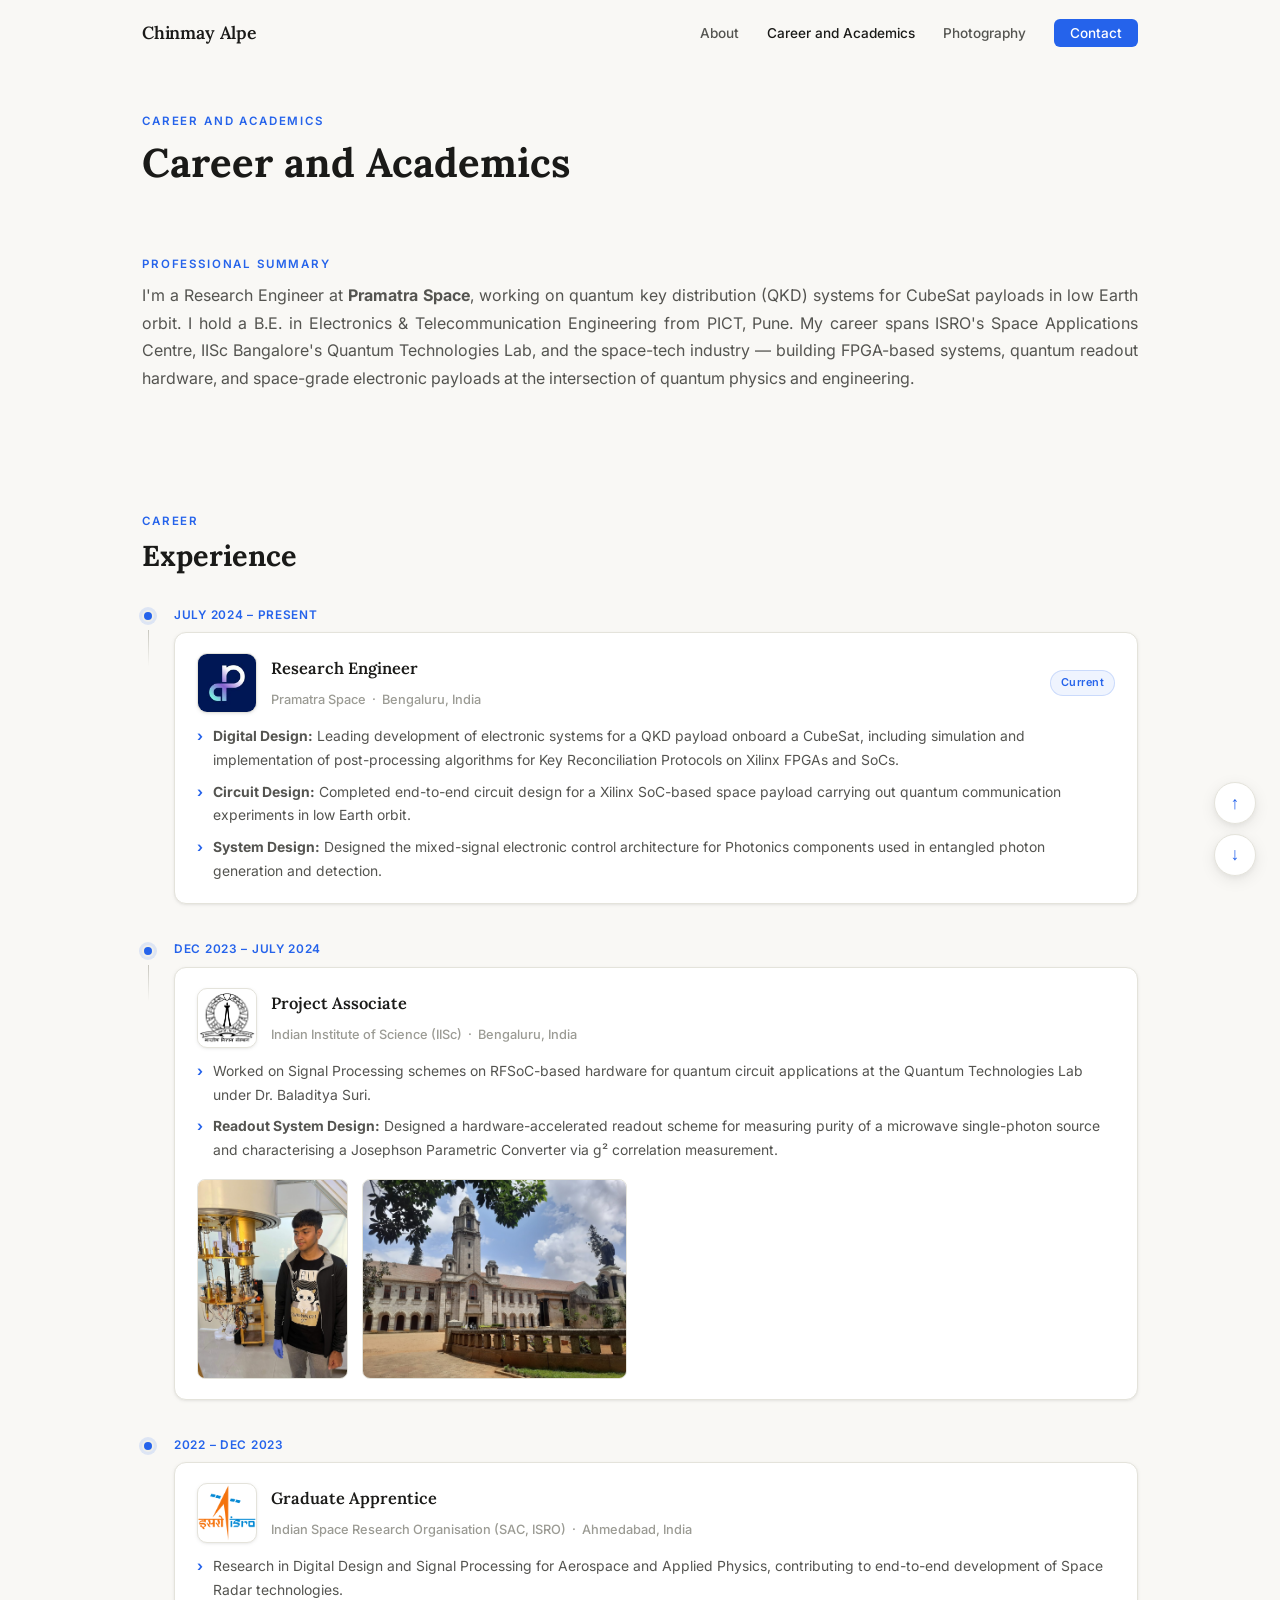
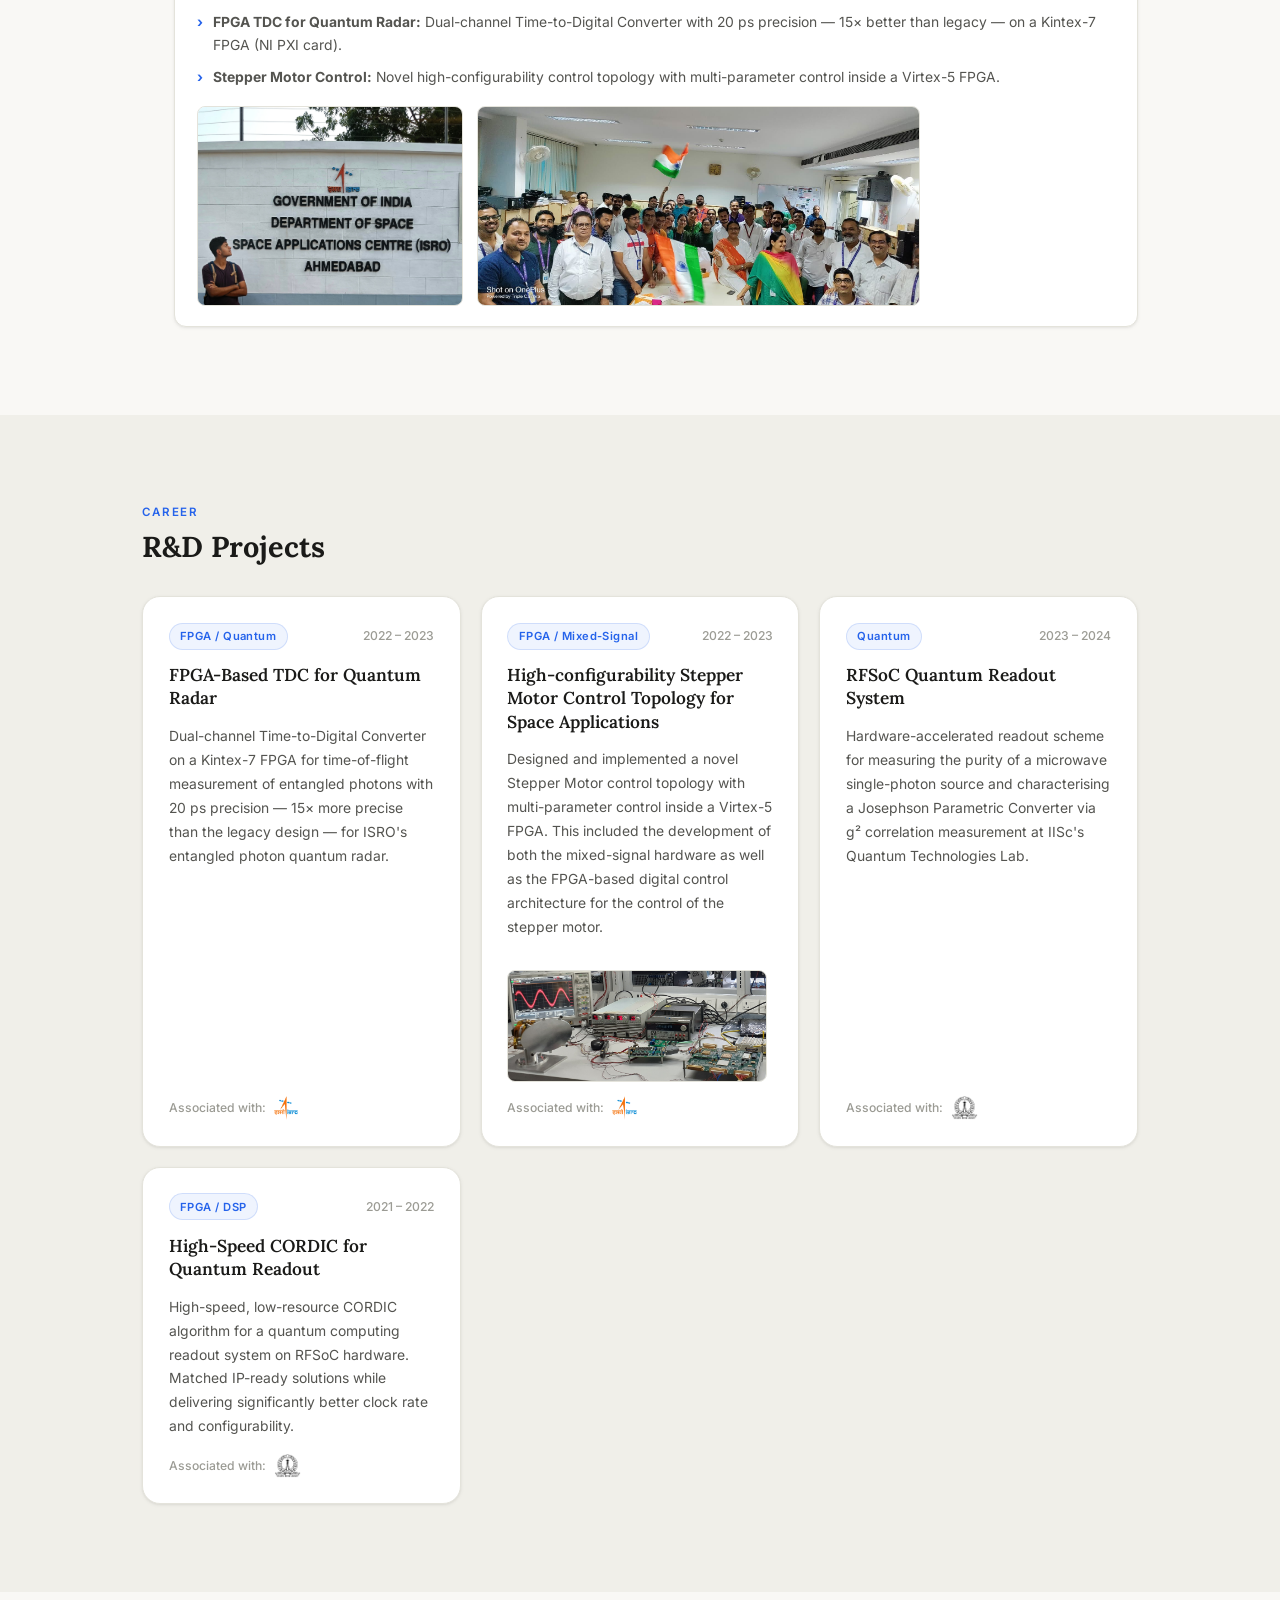
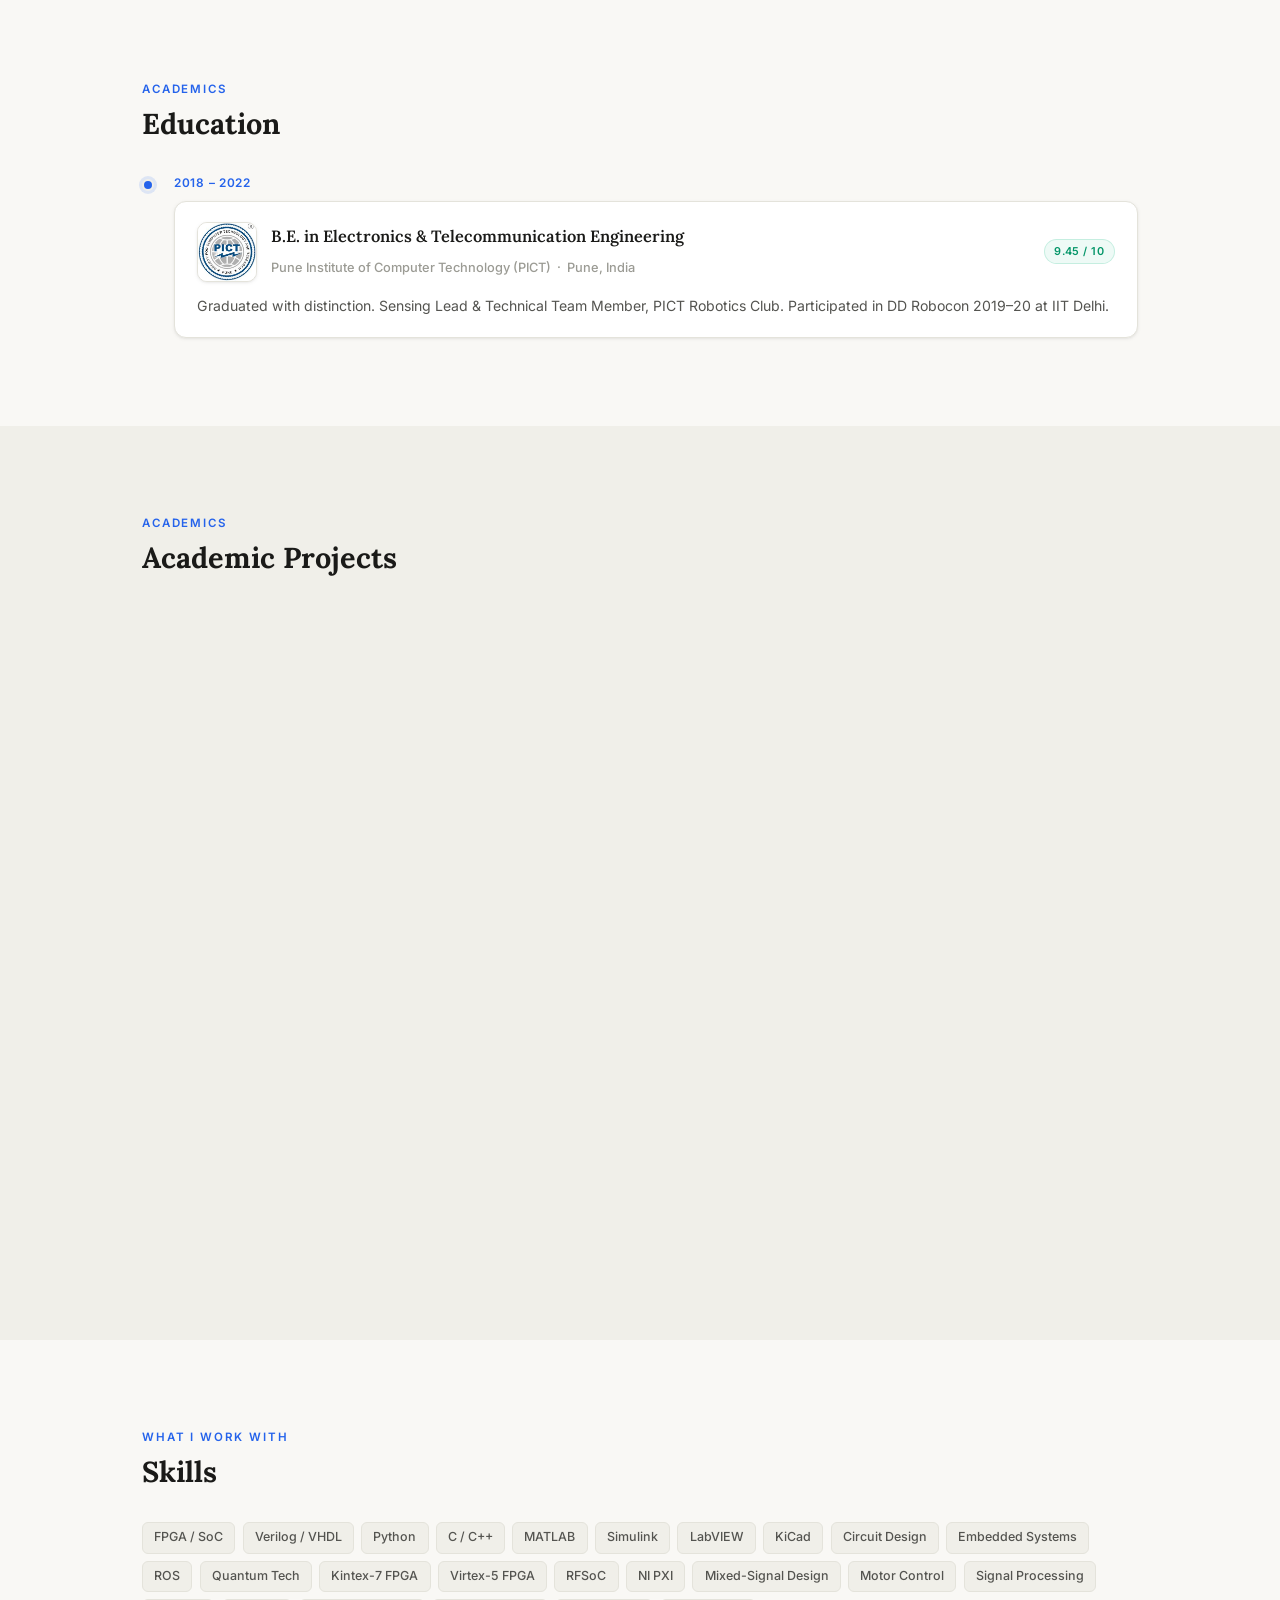
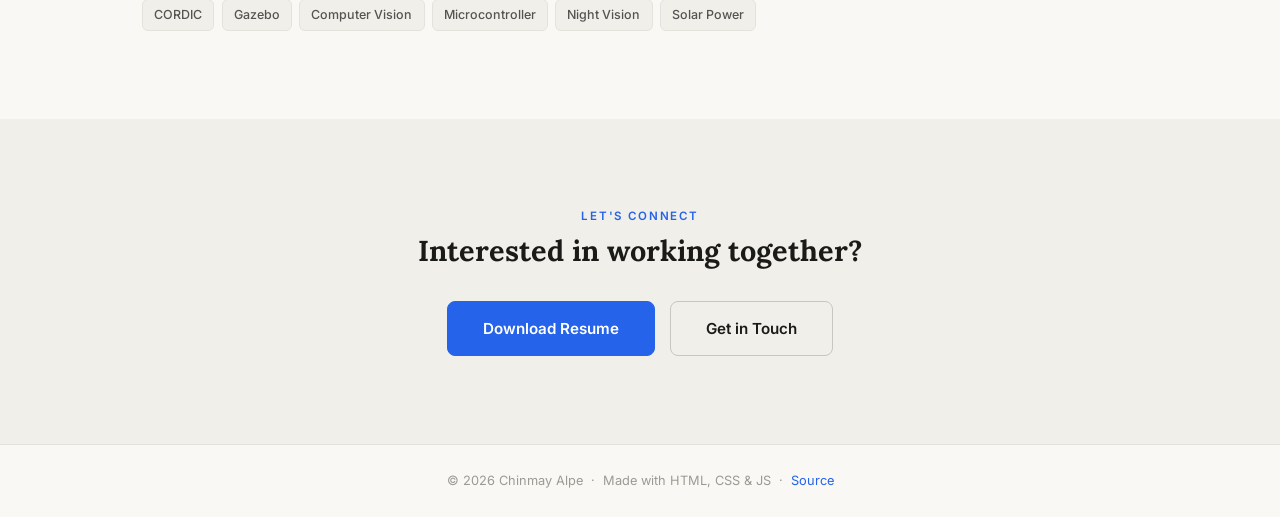
==== career.html @ ab389c18 "Rename work.html to career.html, retitle to Career and Academics Co-Authored-By: Claude Sonnet 5 <no" ====
<!DOCTYPE html>
<html lang="en">
<head>
  <meta charset="UTF-8" />
  <meta name="viewport" content="width=device-width, initial-scale=1.0" />
  <meta name="description" content="Career and Academics — Chinmay Alpe" />
  <title>Career and Academics — Chinmay Alpe</title>
  <link rel="preconnect" href="https://fonts.googleapis.com" />
  <link rel="preconnect" href="https://fonts.gstatic.com" crossorigin />
  <link href="https://fonts.googleapis.com/css2?family=Lora:ital,wght@0,400;0,500;0,600;0,700;1,400;1,500&family=Inter:wght@300;400;500;600&display=swap" rel="stylesheet" />
  <link rel="stylesheet" href="styles.css" />
</head>
<body>

  <!-- NAV -->
  <nav class="nav" id="nav">
    <div class="nav-container">
      <a href="index.html" class="nav-logo">Chinmay Alpe</a>
      <ul class="nav-links" id="navLinks">
        <li><a href="index.html#about">About</a></li>
        <li><a href="career.html" class="active">Career and Academics</a></li>
        <li><a href="photography.html">Photography</a></li>
        <li><a href="contact.html" class="nav-cta">Contact</a></li>
      </ul>
      <button class="nav-toggle" id="navToggle" aria-label="Toggle navigation">
        <span></span>
        <span></span>
        <span></span>
      </button>
    </div>
  </nav>

  <!-- PAGE HEADER -->
  <section class="page-header">
    <div class="container">
      <div class="section-label">Career and Academics</div>
      <h1 class="section-title">Career and Academics</h1>
    </div>
  </section>

  <!-- PROFESSIONAL SUMMARY -->
  <section id="summary" class="section section-first section-slim">
    <div class="container">
      <div class="section-label">Professional Summary</div>
      <div class="about-text">
        <p>I'm a Research Engineer at <strong>Pramatra Space</strong>, working on quantum key distribution (QKD) systems for CubeSat payloads in low Earth orbit. I hold a B.E. in Electronics &amp; Telecommunication Engineering from PICT, Pune.
        My career spans ISRO's Space Applications Centre, IISc Bangalore's Quantum Technologies Lab, and the space-tech industry — building FPGA-based systems, quantum readout hardware, and space-grade electronic payloads at the intersection of quantum physics and engineering.</p>
      </div>
    </div>
  </section>

  <!-- EXPERIENCE -->
  <section id="experience" class="section">
    <div class="container">
      <div class="section-label">Career</div>
      <h2 class="subsection-title">Experience</h2>
      <div class="timeline">

        <div class="timeline-item reveal">
          <div class="timeline-marker">
            <span class="timeline-dot"></span>
            <span class="timeline-line"></span>
          </div>
          <div class="timeline-body">
            <div class="timeline-year">July 2024 – Present</div>
            <div class="timeline-card">
              <div class="exp-header">
                <img src="assets/logos/pramatra.jpg" alt="Pramatra Space" class="exp-logo" />
                <div>
                  <h3>Research Engineer</h3>
                  <span class="exp-org">Pramatra Space &nbsp;·&nbsp; Bengaluru, India</span>
                </div>
                <span class="exp-badge">Current</span>
              </div>
              <ul class="exp-list">
                <li><strong>Digital Design:</strong> Leading development of electronic systems for a QKD payload onboard a CubeSat, including simulation and implementation of post-processing algorithms for Key Reconciliation Protocols on Xilinx FPGAs and SoCs.</li>
                <li><strong>Circuit Design:</strong> Completed end-to-end circuit design for a Xilinx SoC-based space payload carrying out quantum communication experiments in low Earth orbit.</li>
                <li><strong>System Design:</strong> Designed the mixed-signal electronic control architecture for Photonics components used in entangled photon generation and detection.</li>
              </ul>
            </div>
          </div>
        </div>

        <div class="timeline-item reveal">
          <div class="timeline-marker">
            <span class="timeline-dot"></span>
            <span class="timeline-line"></span>
          </div>
          <div class="timeline-body">
            <div class="timeline-year">Dec 2023 – July 2024</div>
            <div class="timeline-card">
              <div class="exp-header">
                <img src="assets/logos/iisc.png" alt="IISc Bangalore" class="exp-logo" />
                <div>
                  <h3>Project Associate</h3>
                  <span class="exp-org">Indian Institute of Science (IISc) &nbsp;·&nbsp; Bengaluru, India</span>
                </div>
              </div>
              <ul class="exp-list">
                <li>Worked on Signal Processing schemes on RFSoC-based hardware for quantum circuit applications at the Quantum Technologies Lab under Dr. Baladitya Suri.</li>
                <li><strong>Readout System Design:</strong> Designed a hardware-accelerated readout scheme for measuring purity of a microwave single-photon source and characterising a Josephson Parametric Converter via g² correlation measurement.</li>
              </ul>
              <div class="exp-photo-group">
                <div class="exp-photo">
                  <img src="assets/experience/photo-2.jpg" alt="Chinmay at the Quantum Technologies Lab, IISc" loading="lazy" />
                </div>
                <div class="exp-photo">
                  <img src="assets/experience/iisc-main-bldg.jpg" alt="IISc Bangalore main building" loading="lazy" />
                </div>
              </div>
            </div>
          </div>
        </div>

        <div class="timeline-item reveal">
          <div class="timeline-marker">
            <span class="timeline-dot"></span>
            <span class="timeline-line"></span>
          </div>
          <div class="timeline-body">
            <div class="timeline-year">2022 – Dec 2023</div>
            <div class="timeline-card">
              <div class="exp-header">
                <img src="assets/logos/isro.png" alt="ISRO" class="exp-logo" />
                <div>
                  <h3>Graduate Apprentice</h3>
                  <span class="exp-org">Indian Space Research Organisation (SAC, ISRO) &nbsp;·&nbsp; Ahmedabad, India</span>
                </div>
              </div>
              <ul class="exp-list">
                <li>Research in Digital Design and Signal Processing for Aerospace and Applied Physics, contributing to end-to-end development of Space Radar technologies.</li>
                <li><strong>FPGA TDC for Quantum Radar:</strong> Dual-channel Time-to-Digital Converter with 20 ps precision — 15× better than legacy — on a Kintex-7 FPGA (NI PXI card).</li>
                <li><strong>Stepper Motor Control:</strong> Novel high-configurability control topology with multi-parameter control inside a Virtex-5 FPGA.</li>
              </ul>
              <div class="exp-photo-group">
                <div class="exp-photo">
                  <img src="assets/experience/photo-4.jpg" alt="Chinmay at the Space Applications Centre (ISRO), Ahmedabad" loading="lazy" />
                </div>
                <div class="exp-photo">
                  <img src="assets/experience/cy3-isro-landing.jpg" alt="Celebrating the Chandrayaan-3 Moon landing at ISRO SAC" loading="lazy" />
                </div>
              </div>
            </div>
          </div>
        </div>

      </div>
    </div>
  </section>

  <!-- R&D PROJECTS -->
  <section id="rd-projects" class="section section-alt">
    <div class="container">
      <div class="section-label">Career</div>
      <h2 class="subsection-title">R&amp;D Projects</h2>
      <div class="projects-grid">

        <div class="project-card reveal">
          <div class="project-header">
            <span class="project-badge">FPGA / Quantum</span>
            <span class="project-year">2022 – 2023</span>
          </div>
          <h3 class="project-title">FPGA-Based TDC for Quantum Radar</h3>
          <p class="project-desc">Dual-channel Time-to-Digital Converter on a Kintex-7 FPGA for time-of-flight measurement of entangled photons with 20 ps precision — 15× more precise than the legacy design — for ISRO's entangled photon quantum radar.</p>
          <div class="project-assoc">
            <span class="project-assoc-label">Associated with:</span>
            <img src="assets/logos/isro.png" alt="ISRO" class="project-assoc-logo" />
          </div>
        </div>

        <div class="project-card reveal">
          <div class="project-header">
            <span class="project-badge">FPGA / Mixed-Signal</span>
            <span class="project-year">2022 – 2023</span>
          </div>
          <h3 class="project-title">High-configurability Stepper Motor Control Topology for Space Applications</h3>
          <p class="project-desc">Designed and implemented a novel Stepper Motor control topology with multi-parameter control inside a Virtex-5 FPGA. This included the development of both the mixed-signal hardware as well as the FPGA-based digital control architecture for the control of the stepper motor.</p>
          <div class="exp-photo">
            <img src="assets/projects/photo-chinmay-isro-setup.png" alt="FPGA stepper motor control test setup at ISRO SAC" loading="lazy" />
          </div>
          <div class="project-assoc">
            <span class="project-assoc-label">Associated with:</span>
            <img src="assets/logos/isro.png" alt="ISRO" class="project-assoc-logo" />
          </div>
        </div>

        <div class="project-card reveal">
          <div class="project-header">
            <span class="project-badge">Quantum</span>
            <span class="project-year">2023 – 2024</span>
          </div>
          <h3 class="project-title">RFSoC Quantum Readout System</h3>
          <p class="project-desc">Hardware-accelerated readout scheme for measuring the purity of a microwave single-photon source and characterising a Josephson Parametric Converter via g² correlation measurement at IISc's Quantum Technologies Lab.</p>
          <div class="project-assoc">
            <span class="project-assoc-label">Associated with:</span>
            <img src="assets/logos/iisc.png" alt="IISc Bangalore" class="project-assoc-logo" />
          </div>
        </div>

        <div class="project-card reveal">
          <div class="project-header">
            <span class="project-badge">FPGA / DSP</span>
            <span class="project-year">2021 – 2022</span>
          </div>
          <h3 class="project-title">High-Speed CORDIC for Quantum Readout</h3>
          <p class="project-desc">High-speed, low-resource CORDIC algorithm for a quantum computing readout system on RFSoC hardware. Matched IP-ready solutions while delivering significantly better clock rate and configurability.</p>
          <div class="project-assoc">
            <span class="project-assoc-label">Associated with:</span>
            <img src="assets/logos/iisc.png" alt="IISc Bangalore" class="project-assoc-logo" />
          </div>
        </div>

      </div>
    </div>
  </section>

  <!-- EDUCATION -->
  <section id="education" class="section">
    <div class="container">
      <div class="section-label">Academics</div>
      <h2 class="subsection-title">Education</h2>
      <div class="timeline">

        <div class="timeline-item reveal">
          <div class="timeline-marker">
            <span class="timeline-dot"></span>
            <span class="timeline-line"></span>
          </div>
          <div class="timeline-body">
            <div class="timeline-year">2018 – 2022</div>
            <div class="timeline-card">
              <div class="exp-header">
                <img src="assets/logos/pict.jpg" alt="PICT Pune" class="exp-logo" />
                <div>
                  <h3>B.E. in Electronics &amp; Telecommunication Engineering</h3>
                  <span class="exp-org">Pune Institute of Computer Technology (PICT) &nbsp;·&nbsp; Pune, India</span>
                </div>
                <span class="exp-badge exp-badge-edu">9.45 / 10</span>
              </div>
              <p class="exp-note">Graduated with distinction. Sensing Lead &amp; Technical Team Member, PICT Robotics Club. Participated in DD Robocon 2019–20 at IIT Delhi.</p>
            </div>
          </div>
        </div>

      </div>
    </div>
  </section>

  <!-- ACADEMIC PROJECTS -->
  <section id="academic-projects" class="section section-alt">
    <div class="container">
      <div class="section-label">Academics</div>
      <h2 class="subsection-title">Academic Projects</h2>
      <div class="projects-grid">

        <div class="project-card reveal">
          <div class="project-header">
            <span class="project-badge">Robotics</span>
            <span class="project-year">2021 – 2022</span>
          </div>
          <h3 class="project-title">Autonomous Greenhouse Agri-Robot</h3>
          <p class="project-desc">Autonomous navigation algorithms for an agricultural robot in a greenhouse, with a robotic arm for identifying and picking ripe tomatoes using Computer Vision. Simulated end-to-end in ROS and Gazebo.</p>
          <div class="exp-photo">
            <img src="assets/projects/eyantra-project.png" alt="Gazebo simulation of the greenhouse agri-robot picking a tomato" loading="lazy" />
          </div>
          <div class="project-assoc">
            <span class="project-assoc-label">Associated with:</span>
            <img src="assets/logos/eyantra.jpg" alt="e-Yantra" class="project-assoc-logo" />
          </div>
        </div>

        <div class="project-card reveal">
          <div class="project-header">
            <span class="project-badge">Embedded</span>
            <span class="project-year">2021 – 2022</span>
          </div>
          <h3 class="project-title">Solar-Powered Reconnaissance Robot</h3>
          <p class="project-desc">Solar-powered surveillance robot for extended monitoring of critical sites using Night Vision, stealthy operation, and a remote control station for real-time surveillance.</p>
          <div class="exp-photo">
            <img src="assets/projects/solar-robot.png" alt="Solar-powered reconnaissance robot" loading="lazy" />
          </div>
          <div class="project-assoc">
            <span class="project-assoc-label">Associated with:</span>
            <img src="assets/logos/pict.jpg" alt="PICT Pune" class="project-assoc-logo" />
          </div>
        </div>

      </div>
    </div>
  </section>

  <!-- SKILLS -->
  <section id="skills" class="section">
    <div class="container">
      <div class="section-label">What I Work With</div>
      <h2 class="subsection-title">Skills</h2>
      <div class="about-skills">
        <span class="skill-tag">FPGA / SoC</span>
        <span class="skill-tag">Verilog / VHDL</span>
        <span class="skill-tag">Python</span>
        <span class="skill-tag">C / C++</span>
        <span class="skill-tag">MATLAB</span>
        <span class="skill-tag">Simulink</span>
        <span class="skill-tag">LabVIEW</span>
        <span class="skill-tag">KiCad</span>
        <span class="skill-tag">Circuit Design</span>
        <span class="skill-tag">Embedded Systems</span>
        <span class="skill-tag">ROS</span>
        <span class="skill-tag">Quantum Tech</span>
        <span class="skill-tag">Kintex-7 FPGA</span>
        <span class="skill-tag">Virtex-5 FPGA</span>
        <span class="skill-tag">RFSoC</span>
        <span class="skill-tag">NI PXI</span>
        <span class="skill-tag">Mixed-Signal Design</span>
        <span class="skill-tag">Motor Control</span>
        <span class="skill-tag">Signal Processing</span>
        <span class="skill-tag">CORDIC</span>
        <span class="skill-tag">Gazebo</span>
        <span class="skill-tag">Computer Vision</span>
        <span class="skill-tag">Microcontroller</span>
        <span class="skill-tag">Night Vision</span>
        <span class="skill-tag">Solar Power</span>
      </div>
    </div>
  </section>

  <!-- CTA -->
  <section id="cta" class="section section-alt section-contact">
    <div class="container">
      <div class="section-label">Let's Connect</div>
      <h2 class="subsection-title">Interested in working together?</h2>
      <div class="work-cta">
        <a href="assets/Chinmay_Resume_2026.pdf" download class="btn btn-primary btn-large">Download Resume</a>
        <a href="contact.html" class="btn btn-outline btn-large">Get in Touch</a>
      </div>
    </div>
  </section>

  <!-- FOOTER -->
  <footer class="footer">
    <div class="container">
      <p>© 2026 Chinmay Alpe &nbsp;·&nbsp; Made with HTML, CSS &amp; JS &nbsp;·&nbsp; <a href="https://github.com/chinmayalpe/chinmayalpe.github.io" target="_blank" rel="noopener noreferrer">Source</a></p>
    </div>
  </footer>

  <script src="script.js"></script>
</body>
</html>
---- styles.css ----
/* ============================================================
   VARIABLES & RESET
   ============================================================ */
:root {
  --bg:           #F9F8F5;
  --bg-alt:       #F0EFE9;
  --surface:      #FFFFFF;
  --border:       #E4E3DB;
  --border-hover: #C8C7BF;

  --blue:         #2563EB;
  --blue-light:   #3B82F6;
  --blue-dim:     rgba(37, 99, 235, 0.07);
  --blue-glow:    rgba(37, 99, 235, 0.13);

  --text:         #1A1A18;
  --text-muted:   #545450;
  --text-faint:   #9B9B94;

  --shadow-sm:    0 1px 4px rgba(0,0,0,0.06), 0 1px 2px rgba(0,0,0,0.04);
  --shadow-md:    0 4px 16px rgba(0,0,0,0.08), 0 2px 6px rgba(0,0,0,0.05);
  --shadow-lg:    0 20px 48px rgba(0,0,0,0.10), 0 6px 16px rgba(0,0,0,0.06);

  --font-serif:   'Lora', Georgia, serif;
  --font-sans:    'Inter', system-ui, sans-serif;

  --radius:       12px;
  --radius-lg:    18px;
  --ease:         cubic-bezier(0.4, 0, 0.2, 1);
}

*, *::before, *::after { box-sizing: border-box; margin: 0; padding: 0; }

html { scroll-behavior: smooth; }

body {
  background: var(--bg);
  color: var(--text);
  font-family: var(--font-sans);
  line-height: 1.65;
  overflow-x: hidden;
  -webkit-font-smoothing: antialiased;
}

a { color: inherit; text-decoration: none; }
ul { list-style: none; }
img { max-width: 100%; display: block; }

/* ============================================================
   LAYOUT UTILITIES
   ============================================================ */
.container {
  max-width: 1060px;
  margin: 0 auto;
  padding: 0 2rem;
}

.section        { padding: 5.5rem 0; }
.section-alt    { background: var(--bg-alt); }
.section-contact{ text-align: center; }

.section-label {
  font-family: var(--font-sans);
  font-size: 0.72rem;
  font-weight: 600;
  letter-spacing: 0.16em;
  text-transform: uppercase;
  color: var(--blue);
  margin-bottom: 0.5rem;
}

.section-title {
  font-family: var(--font-serif);
  font-size: clamp(1.85rem, 3.5vw, 2.5rem);
  font-weight: 700;
  color: var(--text);
  line-height: 1.2;
  margin-bottom: 1.5rem;
}

.subsection-title {
  font-family: var(--font-serif);
  font-size: clamp(1.4rem, 2.5vw, 1.8rem);
  font-weight: 700;
  color: var(--text);
  line-height: 1.2;
  margin-bottom: 2rem;
}

/* ============================================================
   BUTTONS
   ============================================================ */
.btn {
  display: inline-flex;
  align-items: center;
  gap: 0.5rem;
  padding: 0.68rem 1.5rem;
  border-radius: 8px;
  font-family: var(--font-sans);
  font-weight: 600;
  font-size: 0.88rem;
  cursor: pointer;
  transition: all 0.22s var(--ease);
  border: 1.5px solid transparent;
  white-space: nowrap;
}

.btn-primary {
  background: var(--blue);
  color: #fff;
  border-color: var(--blue);
}
.btn-primary:hover {
  background: var(--blue-light);
  border-color: var(--blue-light);
  transform: translateY(-2px);
  box-shadow: 0 8px 24px rgba(37, 99, 235, 0.28);
}

.btn-outline {
  background: transparent;
  color: var(--text);
  border-color: var(--border-hover);
}
.btn-outline:hover {
  border-color: var(--blue);
  color: var(--blue);
  transform: translateY(-2px);
}

.btn-large { padding: 0.88rem 2.2rem; font-size: 0.95rem; }

.external-links {
  display: flex;
  flex-wrap: wrap;
  gap: 0.85rem;
}

/* ============================================================
   NAV
   ============================================================ */
.nav {
  position: fixed;
  inset: 0 0 auto;
  z-index: 900;
  padding: 1.1rem 0;
  transition: background 0.3s var(--ease), box-shadow 0.3s var(--ease), padding 0.3s var(--ease);
}

.nav.scrolled {
  background: rgba(249, 248, 245, 0.94);
  backdrop-filter: blur(16px);
  -webkit-backdrop-filter: blur(16px);
  box-shadow: 0 1px 0 var(--border);
  padding: 0.75rem 0;
}

.nav-container {
  max-width: 1060px;
  margin: 0 auto;
  padding: 0 2rem;
  display: flex;
  align-items: center;
  justify-content: space-between;
}

.nav-logo {
  font-family: var(--font-serif);
  font-size: 1.1rem;
  font-weight: 600;
  color: var(--text);
  letter-spacing: -0.01em;
}

.nav-links {
  display: flex;
  align-items: center;
  gap: 1.75rem;
}

.nav-links a {
  font-family: var(--font-sans);
  font-size: 0.85rem;
  font-weight: 500;
  color: var(--text-muted);
  transition: color 0.18s;
}
.nav-links a:hover,
.nav-links a.active { color: var(--text); }

.nav-cta {
  background: var(--blue) !important;
  color: #fff !important;
  padding: 0.38rem 1rem;
  border-radius: 6px;
  transition: background 0.18s, transform 0.18s !important;
}
.nav-cta:hover {
  background: var(--blue-light) !important;
  transform: translateY(-1px);
}

.nav-toggle {
  display: none;
  flex-direction: column;
  gap: 5px;
  background: none;
  border: none;
  cursor: pointer;
  padding: 4px;
  position: relative;
  z-index: 1001;
}
.nav-toggle span {
  display: block;
  width: 22px;
  height: 2px;
  background: var(--text);
  border-radius: 2px;
  transition: all 0.28s var(--ease);
}
.nav-toggle.open span:nth-child(1) { transform: translateY(7px) rotate(45deg); }
.nav-toggle.open span:nth-child(2) { opacity: 0; transform: scaleX(0); }
.nav-toggle.open span:nth-child(3) { transform: translateY(-7px) rotate(-45deg); }

/* ============================================================
   HERO
   ============================================================ */
.section-hero {
  display: flex;
  align-items: center;
  padding: 6.5rem 0 4rem;
  background: var(--bg);
}

.section-slim { padding: 3.5rem 0 2rem; }
.section-first { padding-top: 1.5rem; }

.page-header {
  padding: 7rem 0 1.25rem;
  background: var(--bg);
}

.hero-inner {
  display: grid;
  grid-template-columns: 1fr auto;
  gap: 3.5rem;
  align-items: center;
}

.hero-text { max-width: 540px; }

.hero-greeting {
  font-family: var(--font-sans);
  font-size: 0.82rem;
  font-weight: 600;
  color: var(--blue);
  letter-spacing: 0.12em;
  text-transform: uppercase;
  margin-bottom: 0.4rem;
}

.hero-name-row {
  display: flex;
  align-items: center;
  gap: 1rem;
  margin-bottom: 0.5rem;
}

.hero-name {
  font-family: var(--font-serif);
  font-size: clamp(1.75rem, 3.5vw, 2.4rem);
  font-weight: 700;
  line-height: 1.15;
  letter-spacing: -0.02em;
  color: var(--text);
}

.hero-tagline {
  font-family: var(--font-sans);
  font-size: 0.95rem;
  font-weight: 500;
  color: var(--text-muted);
  margin-bottom: 0.75rem;
}

.hero-desc {
  font-size: 0.95rem;
  color: var(--text-muted);
  line-height: 1.72;
  margin-bottom: 1.4rem;
}

.hero-ctas {
  display: flex;
  gap: 0.75rem;
  flex-wrap: wrap;
  margin-bottom: 1.1rem;
}

.work-cta {
  display: flex;
  gap: 0.9rem;
  justify-content: center;
  flex-wrap: wrap;
  margin-top: 1.5rem;
}

.hero-links {
  display: flex;
  gap: 0.6rem;
  flex-wrap: wrap;
}

.hero-pill {
  display: inline-flex;
  align-items: center;
  gap: 0.4rem;
  font-size: 0.78rem;
  font-weight: 500;
  color: var(--text-muted);
  background: var(--surface);
  border: 1px solid var(--border);
  padding: 0.3rem 0.75rem;
  border-radius: 100px;
  transition: border-color 0.2s, color 0.2s, transform 0.2s;
}
.hero-pill:hover {
  border-color: var(--blue);
  color: var(--blue);
  transform: translateY(-1px);
}

/* hero photo */
.hero-visual { flex-shrink: 0; }

.hero-photo-ring {
  width: 240px;
  height: 240px;
  border-radius: 50%;
  padding: 4px;
  background: linear-gradient(135deg, var(--blue) 0%, #93C5FD 100%);
  box-shadow: var(--shadow-lg);
}

.hero-photo {
  width: 100%;
  height: 100%;
  border-radius: 50%;
  object-fit: cover;
  object-position: center 15%;
  border: 4px solid var(--surface);
}

/* ============================================================
   ABOUT
   ============================================================ */
.about-text {
  max-width: 100%;
}

.about-text p {
  color: var(--text-muted);
  margin-bottom: 0.75rem;
  font-size: 0.88rem;
  line-height: 1.72;
}
.about-text p:last-of-type { margin-bottom: 0; }

#summary .about-text p {
  font-size: 1rem;
  text-align: justify;
}

.about-skills {
  display: flex;
  flex-wrap: wrap;
  gap: 0.45rem;
  margin-top: 1.5rem;
}

.skill-tag {
  background: var(--bg-alt);
  border: 1px solid var(--border);
  color: var(--text-muted);
  padding: 0.28rem 0.7rem;
  border-radius: 6px;
  font-size: 0.78rem;
  font-weight: 500;
  transition: border-color 0.18s, color 0.18s;
  cursor: default;
}
.skill-tag:hover { border-color: var(--blue); color: var(--blue); }


/* ============================================================
   EXPERIENCE / TIMELINE
   ============================================================ */
.timeline { display: flex; flex-direction: column; }

.timeline-item {
  display: flex;
  gap: 1.25rem;
  align-items: flex-start;
}

.timeline-marker {
  display: flex;
  flex-direction: column;
  align-items: center;
  flex-shrink: 0;
  padding-top: 0.3rem;
}

.timeline-dot {
  width: 12px;
  height: 12px;
  min-height: 12px;
  border-radius: 50%;
  background: var(--blue);
  border: 2.5px solid var(--bg-alt);
  box-shadow: 0 0 0 3px var(--blue-glow);
  flex-shrink: 0;
}

.timeline-line {
  width: 1px;
  flex: 1;
  min-height: 36px;
  background: linear-gradient(to bottom, var(--border-hover) 0%, transparent 100%);
  margin: 8px 0;
}

.timeline-item:last-child .timeline-line { display: none; }

.timeline-body {
  flex: 1;
  padding-bottom: 2.25rem;
}
.timeline-item:last-child .timeline-body { padding-bottom: 0; }

.timeline-year {
  font-size: 0.74rem;
  font-weight: 600;
  color: var(--blue);
  letter-spacing: 0.06em;
  margin-bottom: 0.45rem;
  text-transform: uppercase;
}

.timeline-card {
  background: var(--surface);
  border: 1px solid var(--border);
  border-radius: var(--radius);
  padding: 1.25rem 1.4rem;
  box-shadow: var(--shadow-sm);
  transition: box-shadow 0.22s, transform 0.22s;
}
.timeline-card:hover {
  box-shadow: var(--shadow-md);
  transform: translateX(3px);
}

.timeline-card h3 {
  font-family: var(--font-serif);
  font-size: 1rem;
  font-weight: 600;
  color: var(--text);
  margin-bottom: 0.3rem;
}
.timeline-card p {
  font-size: 0.88rem;
  color: var(--text-muted);
  line-height: 1.68;
}

/* experience-specific */
.exp-header {
  display: flex;
  align-items: center;
  justify-content: space-between;
  gap: 0.85rem;
  margin-bottom: 0.75rem;
}

.exp-logo {
  width: 60px;
  height: 60px;
  border-radius: 10px;
  flex-shrink: 0;
  object-fit: contain;
  background: var(--surface);
  border: 1px solid var(--border);
  box-shadow: var(--shadow-sm);
}
.exp-header > div { flex: 1; }

.exp-header h3 {
  font-family: var(--font-serif);
  font-size: 1.02rem;
  font-weight: 600;
  color: var(--text);
  margin-bottom: 0.18rem;
}
.exp-org {
  font-size: 0.8rem;
  color: var(--text-faint);
  font-weight: 500;
}
.exp-badge {
  background: var(--blue-dim);
  color: var(--blue);
  border: 1px solid rgba(37, 99, 235, 0.18);
  padding: 0.18rem 0.6rem;
  border-radius: 100px;
  font-size: 0.68rem;
  font-weight: 600;
  letter-spacing: 0.04em;
  white-space: nowrap;
  flex-shrink: 0;
}
.exp-badge-edu {
  background: rgba(16, 185, 129, 0.07);
  color: #059669;
  border-color: rgba(16, 185, 129, 0.18);
}
.exp-list {
  list-style: none;
  display: flex;
  flex-direction: column;
  gap: 0.5rem;
}
.exp-list li {
  font-size: 0.87rem;
  color: var(--text-muted);
  line-height: 1.7;
  padding-left: 1rem;
  position: relative;
}
.exp-photo-group {
  display: flex;
  flex-wrap: wrap;
  gap: 0.85rem;
  margin-top: 1rem;
}
.exp-photo-group .exp-photo {
  margin-top: 0;
  max-width: none;
  height: 200px;
}
.exp-photo-group .exp-photo img {
  width: auto;
  height: 100%;
}

.exp-photo {
  margin-top: 1rem;
  max-width: 260px;
  border-radius: calc(var(--radius) - 4px);
  overflow: hidden;
  border: 1px solid var(--border);
}
.exp-photo img {
  display: block;
  width: 100%;
  height: auto;
  object-fit: contain;
}
.exp-list li::before {
  content: '›';
  position: absolute;
  left: 0;
  color: var(--blue);
  font-weight: 700;
}
.exp-note {
  font-size: 0.87rem;
  color: var(--text-muted);
  line-height: 1.68;
}

/* ============================================================
   EDUCATION
   ============================================================ */
.edu-card {
  display: flex;
  gap: 1rem;
  align-items: flex-start;
  background: var(--surface);
  border: 1px solid var(--border);
  border-radius: var(--radius-lg);
  padding: 1.5rem 1.75rem;
  box-shadow: var(--shadow-sm);
  transition: box-shadow 0.22s, transform 0.22s;
}
.edu-card:hover {
  box-shadow: var(--shadow-md);
  transform: translateY(-2px);
}

.edu-body { flex: 1; }

.edu-top {
  display: flex;
  align-items: flex-start;
  justify-content: space-between;
  gap: 1rem;
  margin-bottom: 0.65rem;
}
.edu-top h3 {
  font-family: var(--font-serif);
  font-size: 1.02rem;
  font-weight: 600;
  color: var(--text);
  margin-bottom: 0.2rem;
  line-height: 1.35;
}
.edu-meta {
  display: flex;
  flex-direction: column;
  align-items: flex-end;
  gap: 0.35rem;
  flex-shrink: 0;
}
.edu-year {
  font-size: 0.75rem;
  font-weight: 600;
  color: var(--text-faint);
  white-space: nowrap;
}

/* ============================================================
   PROJECTS
   ============================================================ */
.projects-grid {
  display: grid;
  grid-template-columns: repeat(3, 1fr);
  gap: 1.25rem;
}

.project-card {
  background: var(--surface);
  border: 1px solid var(--border);
  border-radius: var(--radius-lg);
  padding: 1.6rem;
  display: flex;
  flex-direction: column;
  gap: 0.9rem;
  box-shadow: var(--shadow-sm);
  transition: box-shadow 0.22s var(--ease), transform 0.22s var(--ease);
}
.project-card:hover {
  box-shadow: var(--shadow-lg);
  transform: translateY(-4px);
}

.project-header {
  display: flex;
  align-items: center;
  justify-content: space-between;
}
.project-badge {
  background: var(--blue-dim);
  color: var(--blue);
  border: 1px solid rgba(37, 99, 235, 0.16);
  padding: 0.2rem 0.65rem;
  border-radius: 100px;
  font-size: 0.7rem;
  font-weight: 600;
  letter-spacing: 0.04em;
}
.project-year {
  font-size: 0.76rem;
  color: var(--text-faint);
  font-weight: 500;
}
.project-title {
  font-family: var(--font-serif);
  font-size: 1.08rem;
  font-weight: 600;
  color: var(--text);
  line-height: 1.35;
}
.project-desc {
  color: var(--text-muted);
  font-size: 0.87rem;
  line-height: 1.72;
  flex: 1;
}
.project-stack {
  display: flex;
  flex-wrap: wrap;
  gap: 0.4rem;
}
.project-stack span {
  background: var(--bg-alt);
  border: 1px solid var(--border);
  color: var(--text-muted);
  padding: 0.16rem 0.5rem;
  border-radius: 4px;
  font-size: 0.73rem;
  font-weight: 500;
}
.project-links { display: flex; gap: 1rem; }
.project-link {
  font-size: 0.82rem;
  font-weight: 600;
  color: var(--blue);
  transition: opacity 0.18s;
}
.project-link:hover { opacity: 0.6; }

.project-assoc {
  display: flex;
  align-items: center;
  gap: 0.5rem;
  margin-top: auto;
}
.project-assoc-label {
  font-size: 0.76rem;
  color: var(--text-faint);
  font-weight: 500;
}
.project-assoc-logo {
  height: 24px;
  width: auto;
  max-width: 60px;
  object-fit: contain;
  border-radius: 4px;
}

/* ============================================================
   BLOG — FEATURED LINKS
   ============================================================ */
.featured-links {
  display: grid;
  grid-template-columns: 1fr 1fr;
  gap: 1.25rem;
  margin-bottom: 0;
}

.featured-card {
  display: flex;
  gap: 1.25rem;
  align-items: flex-start;
  background: var(--surface);
  border: 1px solid var(--border);
  border-radius: var(--radius-lg);
  padding: 1.75rem;
  box-shadow: var(--shadow-sm);
  transition: box-shadow 0.22s, transform 0.22s, border-color 0.22s;
  cursor: pointer;
}
.featured-card:hover {
  box-shadow: var(--shadow-md);
  transform: translateY(-3px);
  border-color: var(--blue);
}

.featured-icon {
  font-size: 1.75rem;
  line-height: 1;
  flex-shrink: 0;
}
.featured-body { flex: 1; }
.featured-body h3 {
  font-family: var(--font-serif);
  font-size: 1.05rem;
  font-weight: 600;
  color: var(--text);
  margin-bottom: 0.4rem;
  line-height: 1.3;
}
.featured-body p {
  font-size: 0.87rem;
  color: var(--text-muted);
  line-height: 1.68;
  margin-bottom: 0.75rem;
}
.featured-cta {
  font-size: 0.82rem;
  font-weight: 600;
  color: var(--blue);
}

/* ============================================================
   BLOG CARDS
   ============================================================ */
.blog-grid {
  display: grid;
  grid-template-columns: repeat(3, 1fr);
  gap: 1.25rem;
}

.blog-card {
  background: var(--surface);
  border: 1px solid var(--border);
  border-radius: var(--radius-lg);
  padding: 1.6rem;
  display: flex;
  flex-direction: column;
  gap: 0.65rem;
  box-shadow: var(--shadow-sm);
  transition: box-shadow 0.22s var(--ease), transform 0.22s var(--ease);
}
.blog-card:hover {
  box-shadow: var(--shadow-md);
  transform: translateY(-3px);
}

.blog-meta { display: flex; align-items: center; gap: 0.65rem; }
.blog-date { font-size: 0.75rem; color: var(--text-faint); font-weight: 500; }
.blog-tag {
  background: var(--blue-dim);
  color: var(--blue);
  padding: 0.13rem 0.5rem;
  border-radius: 100px;
  font-size: 0.67rem;
  font-weight: 600;
  letter-spacing: 0.04em;
}
.blog-title {
  font-family: var(--font-serif);
  font-size: 1.02rem;
  font-weight: 600;
  color: var(--text);
  line-height: 1.4;
}
.blog-excerpt {
  font-size: 0.87rem;
  color: var(--text-muted);
  line-height: 1.7;
  flex: 1;
}
.blog-read {
  font-size: 0.81rem;
  font-weight: 600;
  color: var(--blue);
  align-self: flex-start;
  transition: opacity 0.18s;
}
.blog-read:hover { opacity: 0.6; }

/* ============================================================
   CONTACT
   ============================================================ */
.contact-content {
  max-width: 500px;
  margin: 0 auto;
  display: flex;
  flex-direction: column;
  align-items: center;
  gap: 1.75rem;
}
.contact-desc {
  font-size: 1rem;
  color: var(--text-muted);
  line-height: 1.72;
}
.social-links {
  display: flex;
  gap: 0.6rem;
  flex-wrap: wrap;
  justify-content: center;
}
.social-link {
  display: flex;
  align-items: center;
  gap: 0.4rem;
  background: var(--surface);
  border: 1px solid var(--border);
  color: var(--text-muted);
  padding: 0.52rem 1rem;
  border-radius: 8px;
  font-size: 0.82rem;
  font-weight: 500;
  box-shadow: var(--shadow-sm);
  transition: border-color 0.2s, color 0.2s, transform 0.2s, box-shadow 0.2s;
}
.social-link:hover {
  border-color: var(--blue);
  color: var(--blue);
  transform: translateY(-2px);
  box-shadow: var(--shadow-md);
}

/* ============================================================
   SECTION NAV — floating prev/next within a page
   ============================================================ */
.section-nav {
  position: fixed;
  right: 1.5rem;
  bottom: 1.5rem;
  z-index: 800;
  display: flex;
  flex-direction: column;
  gap: 0.6rem;
}

.section-nav-btn {
  width: 42px;
  height: 42px;
  border-radius: 50%;
  background: var(--surface);
  border: 1px solid var(--border);
  color: var(--blue);
  font-size: 1.1rem;
  line-height: 1;
  cursor: pointer;
  box-shadow: var(--shadow-md);
  transition: opacity 0.2s var(--ease), transform 0.2s var(--ease), box-shadow 0.2s var(--ease);
}
.section-nav-btn:hover {
  box-shadow: var(--shadow-lg);
  transform: translateY(-2px);
}
.section-nav-btn.is-hidden {
  opacity: 0;
  pointer-events: none;
  transform: scale(0.7);
}

@media (max-width: 700px) {
  .section-nav { right: 1rem; bottom: 1rem; }
  .section-nav-btn { width: 38px; height: 38px; font-size: 1rem; }
}

/* ============================================================
   FOOTER
   ============================================================ */
.footer {
  background: var(--bg);
  border-top: 1px solid var(--border);
  padding: 1.6rem 0;
  text-align: center;
}
.footer p {
  font-size: 0.8rem;
  color: var(--text-faint);
}
.footer a {
  color: var(--blue);
  transition: opacity 0.18s;
}
.footer a:hover { opacity: 0.7; }

/* ============================================================
   REVEAL ANIMATIONS
   ============================================================ */
.reveal {
  opacity: 0;
  transform: translateY(22px);
  transition: opacity 0.55s var(--ease), transform 0.55s var(--ease);
}
.reveal.visible {
  opacity: 1;
  transform: translateY(0);
}

/* ============================================================
   RESPONSIVE — TABLET
   ============================================================ */
@media (max-width: 1000px) {
  .projects-grid  { grid-template-columns: repeat(2, 1fr); }
}

@media (max-width: 860px) {
  .hero-inner      { grid-template-columns: 1fr; gap: 2rem; }
  .hero-visual     { display: flex; justify-content: center; order: -1; }
  .hero-photo-ring { width: 200px; height: 200px; }
  .hero-text       { text-align: center; }
  .hero-ctas       { justify-content: center; }
  .featured-links  { grid-template-columns: 1fr; }
  .blog-grid       { grid-template-columns: repeat(2, 1fr); }
}

/* ============================================================
   RESPONSIVE — MOBILE
   ============================================================ */
@media (max-width: 600px) {
  .section        { padding: 3.75rem 0; }
  .projects-grid  { grid-template-columns: 1fr; }
  .blog-grid      { grid-template-columns: 1fr; }
  .about-stats    { grid-template-columns: 1fr 1fr; }
  .hero-name      { font-size: clamp(2rem, 10vw, 2.8rem); }

  .nav-links {
    display: none;
    position: fixed;
    inset: 0;
    background: var(--bg);
    flex-direction: column;
    align-items: center;
    justify-content: center;
    gap: 2rem;
    z-index: 1000;
  }
  .nav-links.open  { display: flex; }
  .nav-links a     { font-size: 1.15rem; }
  .nav-toggle      { display: flex; }
}
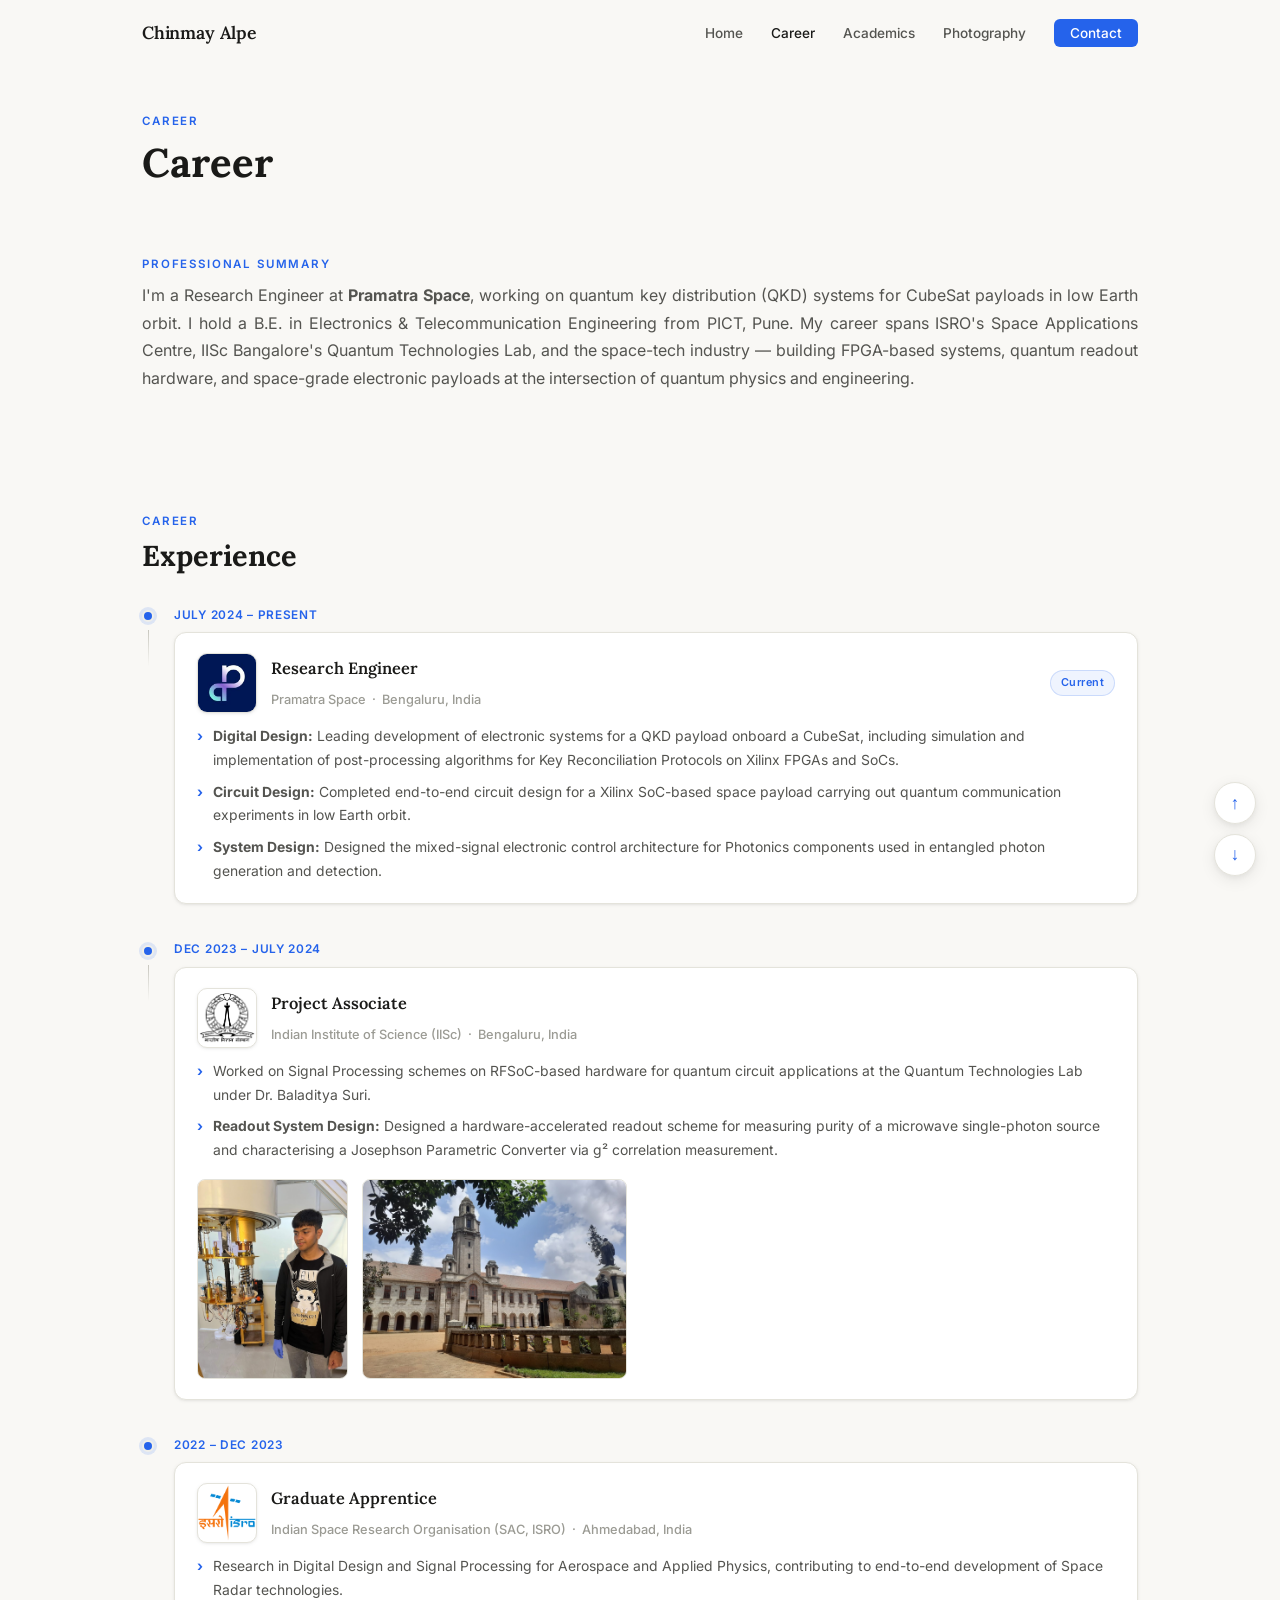
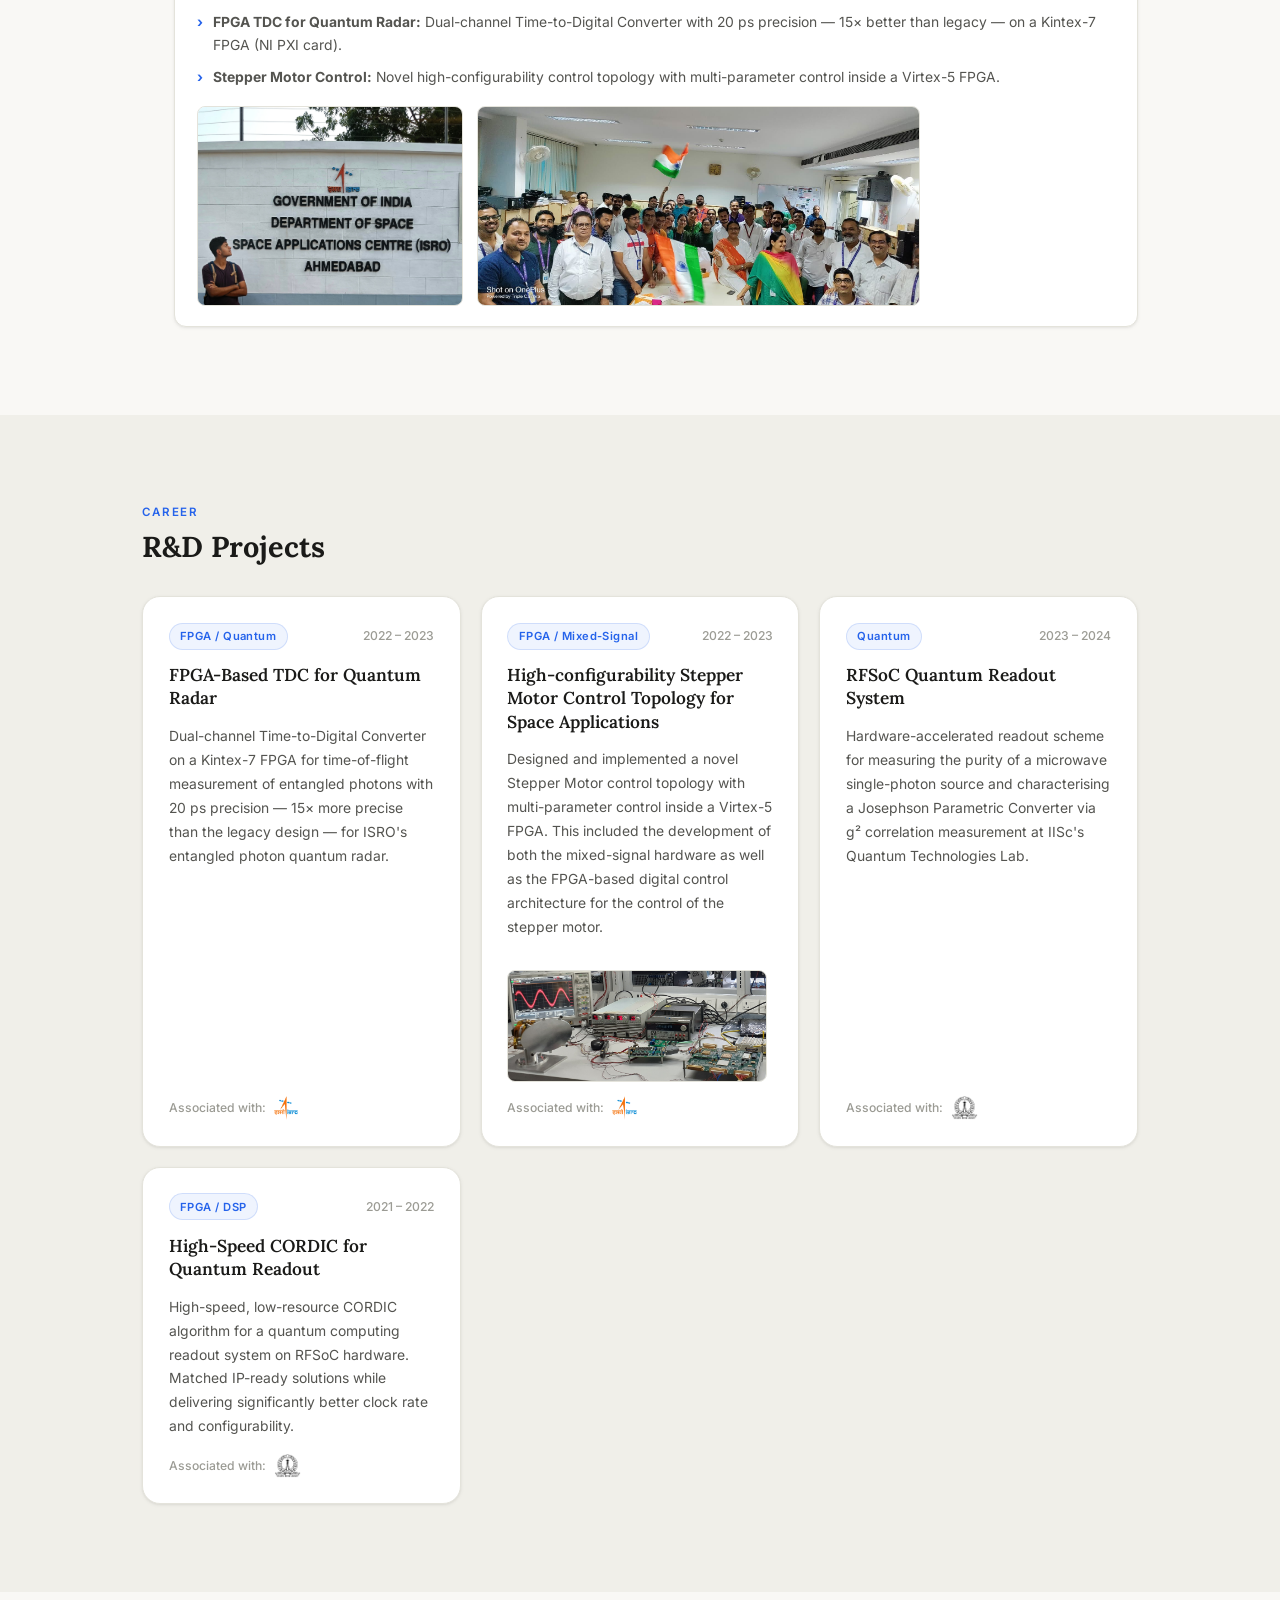
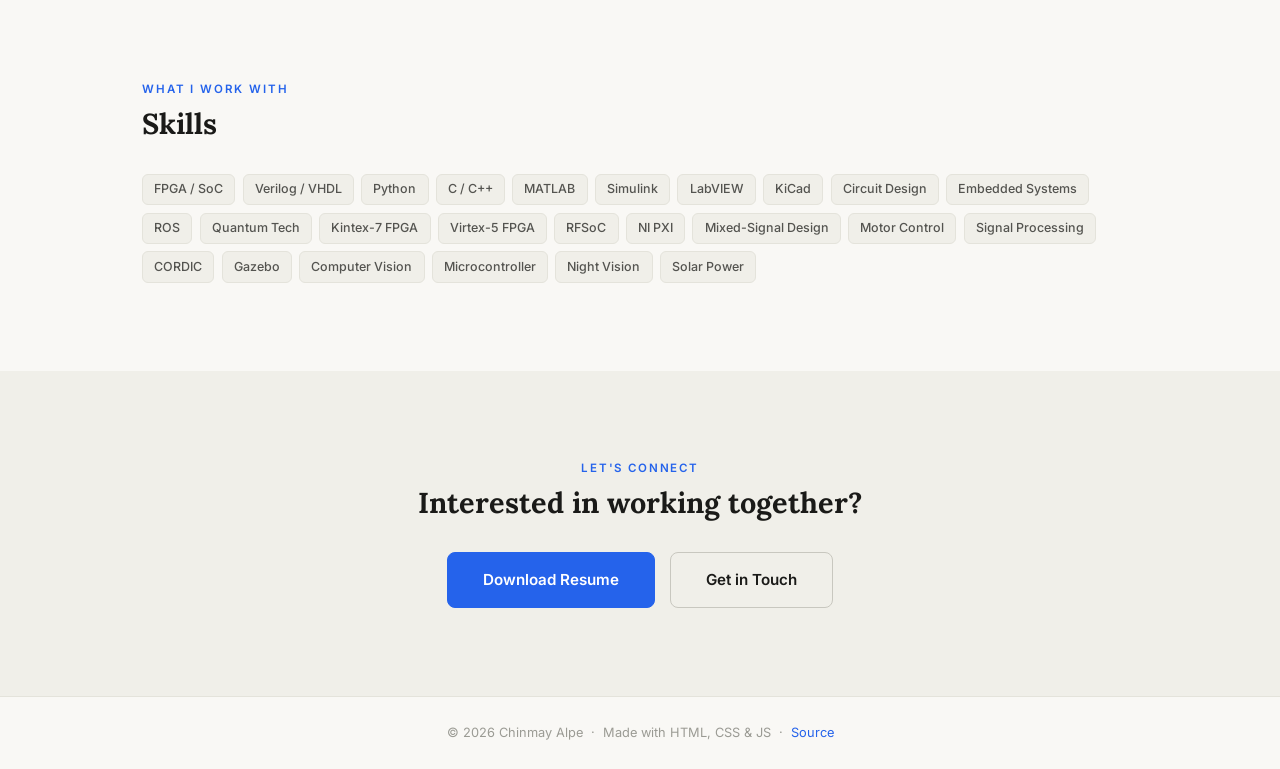
==== commit 1ae84f63: "Split Career and Academics into separate pages, rename About to Home Career now covers Professional " ====
--- a/career.html
+++ b/career.html
@@ -3,8 +3,8 @@
 <head>
   <meta charset="UTF-8" />
   <meta name="viewport" content="width=device-width, initial-scale=1.0" />
-  <meta name="description" content="Career and Academics — Chinmay Alpe" />
-  <title>Career and Academics — Chinmay Alpe</title>
+  <meta name="description" content="Career — Chinmay Alpe" />
+  <title>Career — Chinmay Alpe</title>
   <link rel="preconnect" href="https://fonts.googleapis.com" />
   <link rel="preconnect" href="https://fonts.gstatic.com" crossorigin />
   <link href="https://fonts.googleapis.com/css2?family=Lora:ital,wght@0,400;0,500;0,600;0,700;1,400;1,500&family=Inter:wght@300;400;500;600&display=swap" rel="stylesheet" />
@@ -17,8 +17,9 @@
     <div class="nav-container">
       <a href="index.html" class="nav-logo">Chinmay Alpe</a>
       <ul class="nav-links" id="navLinks">
-        <li><a href="index.html#about">About</a></li>
-        <li><a href="career.html" class="active">Career and Academics</a></li>
+        <li><a href="index.html#home">Home</a></li>
+        <li><a href="career.html" class="active">Career</a></li>
+        <li><a href="academics.html">Academics</a></li>
         <li><a href="photography.html">Photography</a></li>
         <li><a href="contact.html" class="nav-cta">Contact</a></li>
       </ul>
@@ -33,8 +34,8 @@
   <!-- PAGE HEADER -->
   <section class="page-header">
     <div class="container">
-      <div class="section-label">Career and Academics</div>
-      <h1 class="section-title">Career and Academics</h1>
+      <div class="section-label">Career</div>
+      <h1 class="section-title">Career</h1>
     </div>
   </section>
 
@@ -207,81 +208,6 @@
           <div class="project-assoc">
             <span class="project-assoc-label">Associated with:</span>
             <img src="assets/logos/iisc.png" alt="IISc Bangalore" class="project-assoc-logo" />
-          </div>
-        </div>
-
-      </div>
-    </div>
-  </section>
-
-  <!-- EDUCATION -->
-  <section id="education" class="section">
-    <div class="container">
-      <div class="section-label">Academics</div>
-      <h2 class="subsection-title">Education</h2>
-      <div class="timeline">
-
-        <div class="timeline-item reveal">
-          <div class="timeline-marker">
-            <span class="timeline-dot"></span>
-            <span class="timeline-line"></span>
-          </div>
-          <div class="timeline-body">
-            <div class="timeline-year">2018 – 2022</div>
-            <div class="timeline-card">
-              <div class="exp-header">
-                <img src="assets/logos/pict.jpg" alt="PICT Pune" class="exp-logo" />
-                <div>
-                  <h3>B.E. in Electronics &amp; Telecommunication Engineering</h3>
-                  <span class="exp-org">Pune Institute of Computer Technology (PICT) &nbsp;·&nbsp; Pune, India</span>
-                </div>
-                <span class="exp-badge exp-badge-edu">9.45 / 10</span>
-              </div>
-              <p class="exp-note">Graduated with distinction. Sensing Lead &amp; Technical Team Member, PICT Robotics Club. Participated in DD Robocon 2019–20 at IIT Delhi.</p>
-            </div>
-          </div>
-        </div>
-
-      </div>
-    </div>
-  </section>
-
-  <!-- ACADEMIC PROJECTS -->
-  <section id="academic-projects" class="section section-alt">
-    <div class="container">
-      <div class="section-label">Academics</div>
-      <h2 class="subsection-title">Academic Projects</h2>
-      <div class="projects-grid">
-
-        <div class="project-card reveal">
-          <div class="project-header">
-            <span class="project-badge">Robotics</span>
-            <span class="project-year">2021 – 2022</span>
-          </div>
-          <h3 class="project-title">Autonomous Greenhouse Agri-Robot</h3>
-          <p class="project-desc">Autonomous navigation algorithms for an agricultural robot in a greenhouse, with a robotic arm for identifying and picking ripe tomatoes using Computer Vision. Simulated end-to-end in ROS and Gazebo.</p>
-          <div class="exp-photo">
-            <img src="assets/projects/eyantra-project.png" alt="Gazebo simulation of the greenhouse agri-robot picking a tomato" loading="lazy" />
-          </div>
-          <div class="project-assoc">
-            <span class="project-assoc-label">Associated with:</span>
-            <img src="assets/logos/eyantra.jpg" alt="e-Yantra" class="project-assoc-logo" />
-          </div>
-        </div>
-
-        <div class="project-card reveal">
-          <div class="project-header">
-            <span class="project-badge">Embedded</span>
-            <span class="project-year">2021 – 2022</span>
-          </div>
-          <h3 class="project-title">Solar-Powered Reconnaissance Robot</h3>
-          <p class="project-desc">Solar-powered surveillance robot for extended monitoring of critical sites using Night Vision, stealthy operation, and a remote control station for real-time surveillance.</p>
-          <div class="exp-photo">
-            <img src="assets/projects/solar-robot.png" alt="Solar-powered reconnaissance robot" loading="lazy" />
-          </div>
-          <div class="project-assoc">
-            <span class="project-assoc-label">Associated with:</span>
-            <img src="assets/logos/pict.jpg" alt="PICT Pune" class="project-assoc-logo" />
           </div>
         </div>
 
